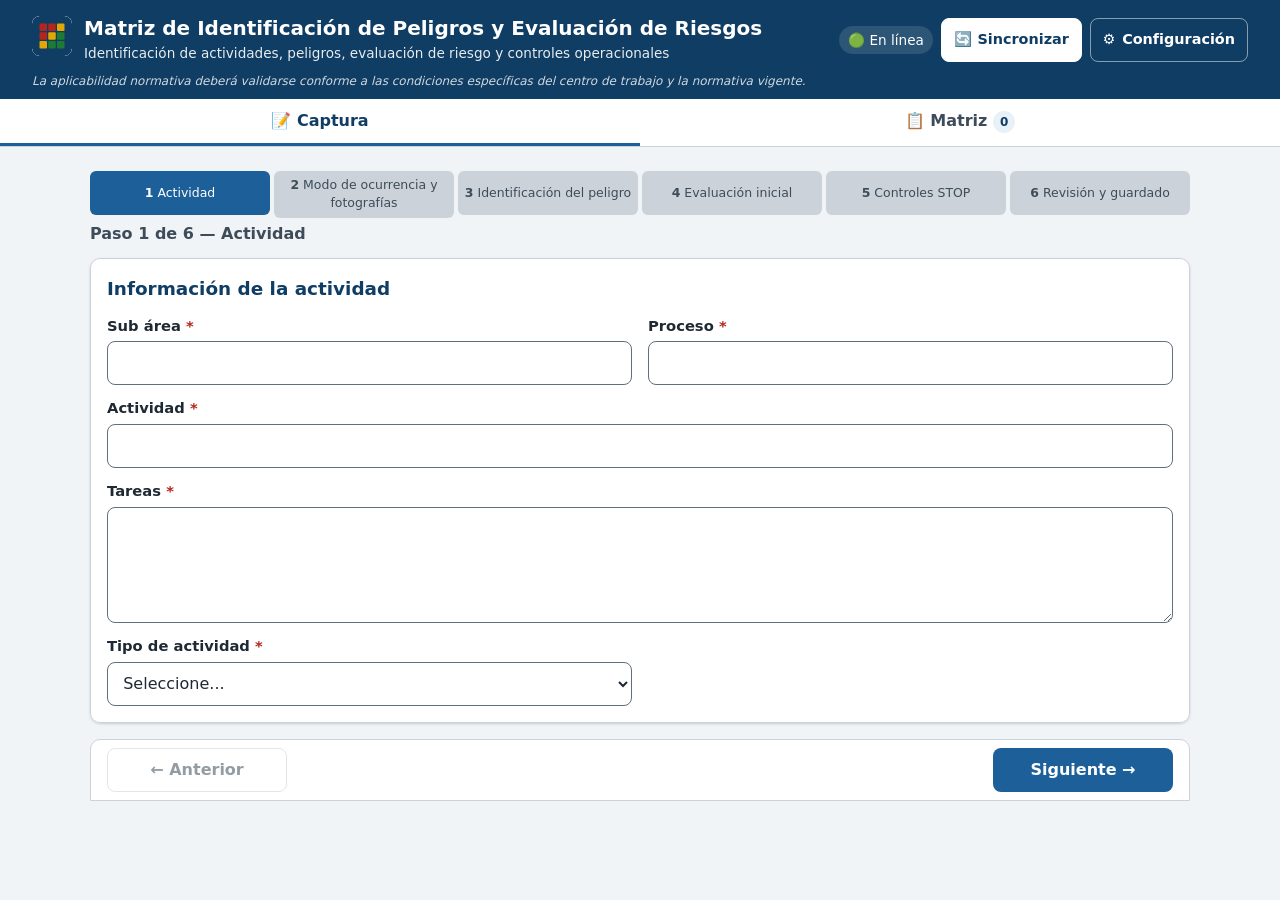
==== index.html @ b39a1e68 "Matriz IPER: PWA, backend Apps Script y pruebas Co-Authored-By: Claude Opus 5.5 <noreply@anthropic.c" ====
<!doctype html>
<html lang="es-MX">
<head>
    <meta charset="utf-8">
    <meta name="viewport" content="width=device-width, initial-scale=1, viewport-fit=cover">
    <meta name="description" content="Matriz de Identificación de Peligros y Evaluación de Riesgos (IPER) con metodología STOP.">
    <meta name="theme-color" content="#0f3d63">
    <meta name="apple-mobile-web-app-capable" content="yes">
    <meta name="mobile-web-app-capable" content="yes">
    <meta name="apple-mobile-web-app-status-bar-style" content="default">
    <meta name="apple-mobile-web-app-title" content="IPER">
    <title>Matriz IPER</title>
    <link rel="manifest" href="manifest.json">
    <link rel="icon" href="assets/icon.svg" type="image/svg+xml">
    <link rel="apple-touch-icon" href="assets/icon-192.png">
    <link rel="stylesheet" href="styles.css">
</head>
<body>
<a class="skip-link" href="#contenido">Saltar al contenido</a>

<header class="app-header">
    <div class="app-header__marca">
        <img src="assets/icon.svg" alt="" width="40" height="40" class="app-header__logo">
        <div>
            <h1 class="app-header__titulo">Matriz de Identificación de Peligros y Evaluación de Riesgos</h1>
            <p class="app-header__subtitulo">Identificación de actividades, peligros, evaluación de riesgo y controles operacionales</p>
        </div>
    </div>
    <div class="app-header__acciones">
        <span id="estado-conexion" class="estado-conexion" role="status" aria-live="polite"></span>
        <button type="button" id="btn-sincronizar" class="btn btn--secundario btn--compacto">
            🔄 Sincronizar <span id="badge-pendientes" class="badge" hidden>0</span>
        </button>
        <button type="button" id="btn-config" class="btn btn--fantasma btn--compacto" aria-label="Configuración">⚙ <span class="solo-amplio">Configuración</span></button>
    </div>
    <p class="aviso-normativo">La aplicabilidad normativa deberá validarse conforme a las condiciones específicas del centro de trabajo y la normativa vigente.</p>
</header>

<nav class="pestanas" role="tablist" aria-label="Secciones">
    <button type="button" role="tab" id="tab-captura" aria-controls="vista-captura" aria-selected="true" class="pestana">📝 Captura</button>
    <button type="button" role="tab" id="tab-matriz" aria-controls="vista-matriz" aria-selected="false" class="pestana" tabindex="-1">📋 Matriz <span id="tab-matriz-total" class="badge badge--claro">0</span></button>
</nav>

<main id="contenido" tabindex="-1">

<!-- ===================== VISTA CAPTURA ===================== -->
<section id="vista-captura" role="tabpanel" aria-labelledby="tab-captura" class="vista">

    <div id="banner-borrador" class="banner banner--info" hidden>
        <p><strong>Se encontró información sin guardar.</strong> <span id="banner-borrador-detalle"></span></p>
        <div class="banner__acciones">
            <button type="button" id="btn-continuar-borrador" class="btn btn--primario btn--compacto">Continuar borrador</button>
            <button type="button" id="btn-descartar-borrador" class="btn btn--fantasma btn--compacto">Descartar</button>
        </div>
    </div>

    <div id="banner-edicion" class="banner banner--edicion" hidden>
        <p>✏️ Editando registro existente: <strong id="banner-edicion-nombre"></strong></p>
        <button type="button" id="btn-cancelar-edicion" class="btn btn--fantasma btn--compacto">Cancelar edición</button>
    </div>

    <ol class="stepper" id="stepper" aria-label="Pasos de captura"></ol>
    <p class="stepper__indicador" id="paso-indicador" aria-live="polite"></p>

    <form id="form-iper" novalidate autocomplete="off">

        <!-- PASO 1 -->
        <fieldset class="paso tarjeta" data-paso="1">
            <legend class="tarjeta__titulo">Información de la actividad</legend>
            <div class="rejilla-campos">
                <div class="campo">
                    <label for="f-subarea">Sub área <span class="req" aria-hidden="true">*</span></label>
                    <input id="f-subarea" name="subArea" type="text" required maxlength="200" data-campo="subArea">
                </div>
                <div class="campo">
                    <label for="f-proceso">Proceso <span class="req" aria-hidden="true">*</span></label>
                    <input id="f-proceso" name="proceso" type="text" required maxlength="200" data-campo="proceso">
                </div>
                <div class="campo campo--ancho">
                    <label for="f-actividad">Actividad <span class="req" aria-hidden="true">*</span></label>
                    <input id="f-actividad" name="actividad" type="text" required maxlength="300" data-campo="actividad">
                </div>
                <div class="campo campo--ancho">
                    <label for="f-tareas">Tareas <span class="req" aria-hidden="true">*</span></label>
                    <textarea id="f-tareas" name="tareas" rows="4" required maxlength="4000" data-campo="tareas"></textarea>
                </div>
                <div class="campo">
                    <label for="f-tipo-actividad">Tipo de actividad <span class="req" aria-hidden="true">*</span></label>
                    <select id="f-tipo-actividad" name="tipoActividad" required data-campo="tipoActividad">
                        <option value="">Seleccione...</option>
                        <option value="Rutinaria">Rutinaria</option>
                        <option value="No rutinaria">No rutinaria</option>
                    </select>
                </div>
            </div>
        </fieldset>

        <!-- PASO 2 -->
        <fieldset class="paso tarjeta" data-paso="2" hidden>
            <legend class="tarjeta__titulo">Modo de ocurrencia y fotografías</legend>
            <div class="campo">
                <label for="f-modo">Modo de ocurrencia / paso a paso <span class="req" aria-hidden="true">*</span>
                    <span id="badge-modo-ia" class="badge badge--ia" hidden>✨ Descripción asistida por IA</span>
                </label>
                <textarea id="f-modo" name="modoOcurrencia" rows="8" required maxlength="8000"
                          placeholder="Describa paso a paso cómo se realiza la tarea y en qué momento puede presentarse el peligro."></textarea>
            </div>
            <div class="acciones-linea">
                <button type="button" id="btn-mejorar-modo" class="btn btn--ia">✨ Mejorar descripción con IA</button>
            </div>

            <h3 class="subtitulo-seccion">Evidencia Fotográfica del Área</h3>
            <p class="ayuda">Formatos: JPG, JPEG, PNG, WEBP. Tamaño máximo por archivo: <span id="limite-foto">10 MB</span>. Las imágenes se comprimen antes de guardarse.</p>
            <div class="acciones-linea">
                <label class="btn btn--secundario btn-archivo">
                    📷 Agregar fotografía
                    <input type="file" id="f-foto-camara" accept="image/jpeg,image/png,image/webp,image/*" capture="environment" class="visualmente-oculto">
                </label>
                <label class="btn btn--fantasma btn-archivo">
                    🖼 Seleccionar imágenes existentes
                    <input type="file" id="f-foto-galeria" accept=".jpg,.jpeg,.png,.webp,image/jpeg,image/png,image/webp" multiple class="visualmente-oculto">
                </label>
            </div>
            <ul id="lista-fotos" class="lista-fotos" aria-live="polite"></ul>

            <div id="panel-hallazgos-confirmados" hidden>
                <h3 class="subtitulo-seccion">Hallazgos visuales confirmados</h3>
                <ul id="lista-hallazgos-confirmados" class="lista-simple"></ul>
            </div>
        </fieldset>

        <!-- PASO 3 -->
        <fieldset class="paso tarjeta" data-paso="3" hidden>
            <legend class="tarjeta__titulo">Identificación del peligro</legend>
            <p class="ayuda">Una actividad puede tener varios peligros. Cada peligro tiene su propia evaluación y controles STOP.</p>
            <div class="peligros-barra">
                <div id="lista-peligros" class="chips" role="list" aria-label="Peligros de la actividad"></div>
                <button type="button" id="btn-agregar-peligro" class="btn btn--secundario btn--compacto">＋ Agregar otro peligro</button>
            </div>

            <div class="rejilla-campos">
                <div class="campo">
                    <label for="f-tipo-peligro">Tipo de peligro <span class="req" aria-hidden="true">*</span></label>
                    <select id="f-tipo-peligro" required></select>
                </div>
                <div class="campo">
                    <label for="f-subtipo">Subtipo <span class="req" aria-hidden="true">*</span></label>
                    <select id="f-subtipo" required disabled><option value="">Seleccione tipo primero...</option></select>
                </div>
                <div class="campo campo--ancho">
                    <label for="f-dano">Daño potencial <span class="req" aria-hidden="true">*</span></label>
                    <select id="f-dano" required disabled><option value="">Seleccione subtipo primero...</option></select>
                </div>
            </div>

            <div class="normativa" id="panel-normativa" aria-live="polite">
                <h3 class="subtitulo-seccion">Información normativa</h3>
                <div class="rejilla-campos">
                    <div class="campo">
                        <label for="f-norma">Norma principal</label>
                        <input id="f-norma" type="text" readonly>
                    </div>
                    <div class="campo">
                        <label for="f-complementarias">Normas complementarias</label>
                        <input id="f-complementarias" type="text" readonly>
                    </div>
                    <div class="campo campo--ancho">
                        <label for="f-criterio">Criterio de aplicación</label>
                        <textarea id="f-criterio" rows="2" readonly></textarea>
                    </div>
                </div>
            </div>
            <div class="acciones-linea">
                <button type="button" id="btn-eliminar-peligro" class="btn btn--peligro btn--compacto">Eliminar este peligro</button>
            </div>
        </fieldset>

        <!-- PASO 4 -->
        <fieldset class="paso tarjeta" data-paso="4" hidden>
            <legend class="tarjeta__titulo">Evaluación de Riesgo Inicial</legend>
            <p class="peligro-activo" data-peligro-activo></p>
            <div class="rejilla-campos">
                <div class="campo">
                    <label for="f-severidad">Severidad <span class="req" aria-hidden="true">*</span></label>
                    <select id="f-severidad" required aria-describedby="def-severidad"></select>
                    <p id="def-severidad" class="definicion"></p>
                </div>
                <div class="campo">
                    <label for="f-frecuencia">Frecuencia <span class="req" aria-hidden="true">*</span></label>
                    <select id="f-frecuencia" required aria-describedby="def-frecuencia"></select>
                    <p id="def-frecuencia" class="definicion"></p>
                </div>
            </div>

            <h3 class="subtitulo-seccion" id="titulo-matriz">Matriz de riesgo 5 × 5</h3>
            <p class="ayuda">Toque una celda para seleccionar la combinación Severidad + Frecuencia.</p>
            <div class="matriz-wrap">
                <table class="matriz-riesgo" id="matriz-riesgo" aria-labelledby="titulo-matriz"></table>
            </div>

            <section class="resultado" id="resultado-evaluacion" aria-live="polite" aria-labelledby="titulo-resultado">
                <h3 id="titulo-resultado" class="resultado__titulo">Resultado de Evaluación Inicial</h3>
                <dl class="resultado__datos">
                    <div><dt>Severidad</dt><dd data-res="severidad">—</dd></div>
                    <div><dt>Valor S</dt><dd data-res="valorS">—</dd></div>
                    <div><dt>Frecuencia</dt><dd data-res="frecuencia">—</dd></div>
                    <div><dt>Valor F</dt><dd data-res="valorF">—</dd></div>
                    <div><dt>NRI</dt><dd data-res="nri">—</dd></div>
                    <div><dt>Nivel de Riesgo Inicial</dt><dd data-res="nivel">—</dd></div>
                </dl>
            </section>
        </fieldset>

        <!-- PASO 5 -->
        <fieldset class="paso tarjeta" data-paso="5" hidden>
            <legend class="tarjeta__titulo">Controles Operacionales — STOP</legend>
            <p class="peligro-activo" data-peligro-activo></p>
            <details class="stop-info">
                <summary>¿Qué es STOP? Jerarquía S → T → O → P</summary>
                <ol class="stop-jerarquia" id="stop-jerarquia"></ol>
            </details>

            <h3 class="subtitulo-seccion">Controles existentes <small>(confirmados por el usuario)</small></h3>
            <ul id="lista-controles-existentes" class="lista-controles"></ul>
            <div class="form-control-nuevo" id="form-existente">
                <div class="campo">
                    <label for="f-existente-cat">Categoría</label>
                    <select id="f-existente-cat"></select>
                </div>
                <div class="campo campo--crece">
                    <label for="f-existente-texto">Control existente</label>
                    <input id="f-existente-texto" type="text" maxlength="500">
                </div>
                <button type="button" id="btn-agregar-existente" class="btn btn--secundario">Agregar existente</button>
            </div>

            <h3 class="subtitulo-seccion">Controles adicionales <small>(recomendados o agregados)</small></h3>
            <div class="acciones-linea">
                <button type="button" id="btn-sugerir-controles" class="btn btn--ia">✨ Sugerir controles con IA</button>
            </div>
            <div id="panel-sugerencias" class="panel-sugerencias" hidden></div>

            <div id="grupos-stop" class="grupos-stop"></div>

            <div class="form-control-nuevo" id="form-adicional">
                <div class="campo">
                    <label for="f-adicional-cat">Categoría</label>
                    <select id="f-adicional-cat"></select>
                </div>
                <div class="campo campo--crece">
                    <label for="f-adicional-texto">Nuevo control adicional</label>
                    <input id="f-adicional-texto" type="text" maxlength="500">
                </div>
                <div class="campo campo--crece">
                    <label for="f-adicional-just">Justificación (opcional)</label>
                    <input id="f-adicional-just" type="text" maxlength="500">
                </div>
                <button type="button" id="btn-agregar-adicional" class="btn btn--secundario">Agregar control</button>
            </div>
        </fieldset>

        <!-- PASO 6 -->
        <fieldset class="paso tarjeta" data-paso="6" hidden>
            <legend class="tarjeta__titulo">Revisión y guardado</legend>
            <div id="revision" class="revision"></div>

            <div class="campo">
                <label for="f-observaciones">Observaciones</label>
                <textarea id="f-observaciones" rows="3" maxlength="4000" data-campo="observaciones"></textarea>
            </div>

            <div class="acciones-linea">
                <button type="button" id="btn-analisis-completo" class="btn btn--ia">✨ Analizar actividad completa</button>
            </div>
            <div id="panel-analisis-completo" class="panel-analisis" hidden></div>

            <div id="errores-validacion" class="errores" role="alert" hidden></div>

            <div class="acciones-guardado">
                <button type="button" id="btn-guardar" class="btn btn--primario btn--grande">Agregar a matriz</button>
                <button type="button" id="btn-limpiar" class="btn btn--fantasma">Limpiar formulario</button>
            </div>
        </fieldset>
    </form>

    <div class="navegacion-pasos">
        <button type="button" id="btn-anterior" class="btn btn--fantasma">← Anterior</button>
        <button type="button" id="btn-siguiente" class="btn btn--primario">Siguiente →</button>
    </div>
</section>

<!-- ===================== VISTA MATRIZ ===================== -->
<section id="vista-matriz" role="tabpanel" aria-labelledby="tab-matriz" class="vista" hidden>
    <div class="contadores" id="contadores" aria-live="polite"></div>

    <div class="tarjeta filtros">
        <div class="campo campo--ancho">
            <label for="f-buscar">Buscar en matriz</label>
            <input id="f-buscar" type="search" placeholder="Sub área, proceso, actividad, peligro, norma, NRI, nivel…">
        </div>
        <details class="filtros__mas" id="filtros-mas">
            <summary>Filtros</summary>
            <div class="rejilla-campos">
                <div class="campo"><label for="flt-tipo">Tipo de peligro</label><select id="flt-tipo"></select></div>
                <div class="campo"><label for="flt-nivel">Nivel de riesgo</label>
                    <select id="flt-nivel"><option value="">Todos</option><option>ALTO</option><option>MEDIO</option><option>BAJO</option></select></div>
                <div class="campo"><label for="flt-subarea">Sub área</label><select id="flt-subarea"></select></div>
                <div class="campo"><label for="flt-proceso">Proceso</label><select id="flt-proceso"></select></div>
                <div class="campo"><label for="flt-desde">Fecha desde</label><input id="flt-desde" type="date"></div>
                <div class="campo"><label for="flt-hasta">Fecha hasta</label><input id="flt-hasta" type="date"></div>
            </div>
            <button type="button" id="btn-limpiar-filtros" class="btn btn--fantasma btn--compacto">Limpiar filtros</button>
        </details>
        <div class="acciones-linea">
            <button type="button" id="btn-exportar-csv" class="btn btn--secundario">Exportar CSV</button>
            <button type="button" id="btn-imprimir" class="btn btn--secundario">Imprimir matriz</button>
            <button type="button" id="btn-nuevo" class="btn btn--primario">＋ Nuevo registro</button>
        </div>
        <p id="resultado-filtro" class="ayuda" aria-live="polite"></p>
    </div>

    <div id="matriz-vacia" class="vacio" hidden>
        <p>No hay registros en la matriz.</p>
    </div>
    <div class="tabla-wrap" id="tabla-wrap">
        <table class="tabla-matriz" id="tabla-matriz">
            <caption class="visualmente-oculto">Matriz IPER</caption>
            <thead>
            <tr>
                <th scope="col">#</th><th scope="col">Sub área</th><th scope="col">Proceso</th><th scope="col">Actividad</th>
                <th scope="col">Tareas</th><th scope="col">Tipo actividad</th><th scope="col">Modo ocurrencia</th>
                <th scope="col">Tipo peligro</th><th scope="col">Subtipo</th><th scope="col">Daño</th>
                <th scope="col">Norma principal</th><th scope="col">Criterio</th><th scope="col">Normas complementarias</th>
                <th scope="col">Severidad</th><th scope="col">Frecuencia</th><th scope="col">NRI</th><th scope="col">Nivel de riesgo</th>
                <th scope="col">Controles STOP</th><th scope="col">Fotografías</th><th scope="col">Estado sincronización</th><th scope="col">Acciones</th>
            </tr>
            </thead>
            <tbody id="tabla-matriz-body"></tbody>
        </table>
    </div>
    <ul id="tarjetas-matriz" class="tarjetas-matriz"></ul>
    <div class="acciones-linea centrado">
        <button type="button" id="btn-cargar-mas" class="btn btn--fantasma" hidden>Cargar más</button>
    </div>
</section>
</main>

<!-- Área de impresión: se construye al pulsar "Imprimir matriz" -->
<section id="area-impresion" class="area-impresion" aria-hidden="true"></section>

<!-- Modal genérico (bottom sheet en móvil) -->
<dialog id="modal" class="modal" aria-labelledby="modal-titulo">
    <div class="modal__contenido">
        <header class="modal__cabecera">
            <h2 id="modal-titulo" class="modal__titulo"></h2>
            <button type="button" class="btn btn--icono" id="modal-cerrar" aria-label="Cerrar">✕</button>
        </header>
        <div class="modal__cuerpo" id="modal-cuerpo"></div>
        <footer class="modal__pie" id="modal-pie"></footer>
    </div>
</dialog>

<div id="avisos" class="avisos" aria-live="polite" aria-atomic="false"></div>
<div id="cargando" class="cargando" hidden role="status" aria-live="assertive"><div class="cargando__caja"><span class="spinner" aria-hidden="true"></span><span id="cargando-texto">Procesando…</span></div></div>

<script type="module" src="app.js"></script>
</body>
</html>
---- styles.css ----
/* =========================================================
   Matriz IPER — estilos mobile-first
   ========================================================= */
:root {
    --azul-oscuro: #0f3d63;
    --azul: #1d5f99;
    --azul-claro: #e8f0f8;
    --gris-900: #1f2933;
    --gris-700: #3e4c59;
    --gris-500: #616e7c;
    --gris-300: #cbd2d9;
    --gris-100: #f1f4f7;
    --blanco: #ffffff;
    --bajo: #1e7b34;
    --bajo-fondo: #e3f4e7;
    --medio: #8a5a00;
    --medio-fondo: #fff1c2;
    --medio-borde: #e0a800;
    --alto: #b3261e;
    --alto-fondo: #fde4e2;
    --ia: #5b3fa8;
    --ia-fondo: #f1ecfb;
    --foco: #ffbf47;
    --radio: 10px;
    --sombra: 0 1px 3px rgba(15, 61, 99, .12), 0 1px 2px rgba(15, 61, 99, .08);
    --fuente: system-ui, -apple-system, "Segoe UI", Roboto, "Helvetica Neue", Arial, sans-serif;
    --safe-top: env(safe-area-inset-top, 0px);
    --safe-bottom: env(safe-area-inset-bottom, 0px);
    --safe-left: env(safe-area-inset-left, 0px);
    --safe-right: env(safe-area-inset-right, 0px);
    color-scheme: light;
}

*, *::before, *::after { box-sizing: border-box; }
html { -webkit-text-size-adjust: 100%; text-size-adjust: 100%; }
body {
    margin: 0;
    font-family: var(--fuente);
    font-size: 1rem;
    line-height: 1.5;
    color: var(--gris-900);
    background: var(--gris-100);
    padding-left: var(--safe-left);
    padding-right: var(--safe-right);
    overflow-x: hidden;
}

input, select, textarea, button { font: inherit; min-height: 44px; }
:focus-visible { outline: 3px solid var(--foco); outline-offset: 2px; }
[hidden] { display: none !important; }

.visualmente-oculto {
    position: absolute !important; width: 1px; height: 1px; padding: 0; margin: -1px;
    overflow: hidden; clip: rect(0 0 0 0); white-space: nowrap; border: 0;
}
.skip-link { position: absolute; left: -999px; top: 0; background: var(--blanco); padding: .5rem 1rem; z-index: 100; }
.skip-link:focus { left: 1rem; top: calc(.5rem + var(--safe-top)); }

/* ---------- Encabezado ---------- */
.app-header {
    background: var(--azul-oscuro);
    color: var(--blanco);
    padding: calc(.75rem + var(--safe-top)) 1rem .5rem;
    display: grid;
    gap: .5rem;
}
.app-header__marca { display: flex; gap: .75rem; align-items: flex-start; }
.app-header__logo { flex: none; border-radius: 8px; background: var(--blanco); }
.app-header__titulo { font-size: 1.05rem; line-height: 1.25; margin: 0; font-weight: 700; }
.app-header__subtitulo { margin: .15rem 0 0; font-size: .85rem; opacity: .9; }
.app-header__acciones { display: flex; flex-wrap: wrap; gap: .5rem; align-items: center; }
.aviso-normativo { margin: 0; font-size: .75rem; opacity: .8; font-style: italic; }
.estado-conexion { font-size: .85rem; padding: .25rem .6rem; border-radius: 999px; background: rgba(255,255,255,.12); margin-right: auto; }
.estado-conexion.offline { background: var(--medio-fondo); color: var(--medio); font-weight: 600; }
.app-header .btn--secundario { background: var(--blanco); color: var(--azul-oscuro); border-color: var(--blanco); }
.app-header .btn--fantasma { color: var(--blanco); border-color: rgba(255,255,255,.5); }
.solo-amplio { display: none; }

/* ---------- Pestañas ---------- */
.pestanas { display: flex; background: var(--blanco); border-bottom: 1px solid var(--gris-300); position: sticky; top: 0; z-index: 20; }
.pestana {
    flex: 1; border: 0; background: none; padding: .6rem; cursor: pointer;
    color: var(--gris-700); font-weight: 600; border-bottom: 3px solid transparent;
}
.pestana[aria-selected="true"] { color: var(--azul-oscuro); border-bottom-color: var(--azul); }

main { padding: 1rem; max-width: 1400px; margin: 0 auto; padding-bottom: calc(6rem + var(--safe-bottom)); }
main:focus { outline: none; }

/* ---------- Botones ---------- */
.btn {
    display: inline-flex; align-items: center; justify-content: center; gap: .4rem;
    padding: .55rem 1rem; border-radius: 8px; border: 1px solid transparent;
    font-weight: 600; cursor: pointer; text-decoration: none; text-align: center;
    line-height: 1.2; touch-action: manipulation;
}
.btn:disabled { opacity: .55; cursor: not-allowed; }
.btn--primario { background: var(--azul); color: var(--blanco); }
.btn--primario:hover:not(:disabled) { background: var(--azul-oscuro); }
.btn--secundario { background: var(--blanco); color: var(--azul); border-color: var(--azul); }
.btn--fantasma { background: transparent; color: var(--gris-700); border-color: var(--gris-300); }
.btn--peligro { background: var(--blanco); color: var(--alto); border-color: var(--alto); }
.btn--ia { background: var(--ia-fondo); color: var(--ia); border-color: var(--ia); }
.btn--compacto { padding: .4rem .75rem; font-size: .9rem; }
.btn--grande { padding: .8rem 1.4rem; font-size: 1.05rem; }
.btn--icono { background: transparent; border: 0; font-size: 1.2rem; min-width: 44px; color: var(--gris-700); cursor: pointer; }
.btn-archivo { position: relative; }
.btn.ocupado { position: relative; color: transparent !important; }
.btn.ocupado::after {
    content: ""; position: absolute; width: 1.1rem; height: 1.1rem; border-radius: 50%;
    border: 2px solid var(--gris-300); border-top-color: var(--azul); animation: giro 0.8s linear infinite;
}

.badge { display: inline-block; min-width: 1.4rem; padding: 0 .4rem; border-radius: 999px; background: var(--alto); color: var(--blanco); font-size: .75rem; text-align: center; line-height: 1.4rem; }
.badge--claro { background: var(--azul-claro); color: var(--azul-oscuro); }
.badge--ia { background: var(--ia-fondo); color: var(--ia); margin-left: .4rem; font-weight: 600; }

/* ---------- Banners ---------- */
.banner { border-radius: var(--radio); padding: .75rem 1rem; margin-bottom: 1rem; display: flex; flex-wrap: wrap; gap: .5rem; align-items: center; justify-content: space-between; }
.banner p { margin: 0; }
.banner--info { background: var(--azul-claro); border: 1px solid var(--azul); }
.banner--edicion { background: var(--medio-fondo); border: 1px solid var(--medio-borde); }
.banner__acciones { display: flex; gap: .5rem; flex-wrap: wrap; }

/* ---------- Stepper ---------- */
.stepper { list-style: none; display: flex; gap: .25rem; padding: 0; margin: 0 0 .25rem; }
.stepper li { flex: 1; }
.stepper button {
    width: 100%; border: 0; background: var(--gris-300); color: var(--gris-700);
    border-radius: 6px; padding: .3rem .15rem; font-size: .8rem; font-weight: 700; cursor: pointer; min-height: 44px;
}
.stepper .stepper__nombre { display: none; }
.stepper button[aria-current="step"] { background: var(--azul); color: var(--blanco); }
.stepper button.completo { background: var(--azul-claro); color: var(--azul-oscuro); }
.stepper button.con-error { box-shadow: inset 0 -3px 0 var(--alto); }
.stepper__indicador { margin: .25rem 0 .75rem; font-weight: 600; color: var(--gris-700); }

/* ---------- Tarjetas y campos ---------- */
.tarjeta {
    background: var(--blanco); border: 1px solid var(--gris-300); border-radius: var(--radio);
    padding: 1rem; margin: 0 0 1rem; box-shadow: var(--sombra); min-width: 0;
}
.tarjeta__titulo { font-size: 1.15rem; font-weight: 700; color: var(--azul-oscuro); padding: 0; float: left; width: 100%; margin-bottom: .75rem; }
.tarjeta__titulo + * { clear: both; }
fieldset.tarjeta { border: 1px solid var(--gris-300); }
.subtitulo-seccion { font-size: 1rem; color: var(--azul-oscuro); margin: 1.25rem 0 .5rem; clear: both; }
.subtitulo-seccion small { font-weight: 400; color: var(--gris-500); }
.ayuda { font-size: .85rem; color: var(--gris-500); margin: .25rem 0 .5rem; }
.definicion { font-size: .85rem; color: var(--gris-700); background: var(--gris-100); border-left: 3px solid var(--azul); padding: .4rem .6rem; margin: .35rem 0 0; min-height: 1.5rem; }
.definicion:empty { display: none; }

.rejilla-campos { display: grid; grid-template-columns: 1fr; gap: .75rem 1rem; }
.campo { display: flex; flex-direction: column; gap: .3rem; min-width: 0; }
.campo label { font-weight: 600; font-size: .92rem; }
.req { color: var(--alto); }
.campo input, .campo select, .campo textarea {
    width: 100%; padding: .55rem .7rem; border: 1px solid var(--gris-500); border-radius: 8px;
    background: var(--blanco); color: var(--gris-900);
}
.campo textarea { resize: vertical; min-height: 6rem; }
#f-modo { min-height: 12rem; }
.campo input[readonly], .campo textarea[readonly] { background: var(--gris-100); border-color: var(--gris-300); }
.campo select:disabled { background: var(--gris-100); color: var(--gris-500); }
.campo [aria-invalid="true"] { border-color: var(--alto); box-shadow: 0 0 0 1px var(--alto); }
.acciones-linea { display: flex; flex-wrap: wrap; gap: .5rem; margin: .75rem 0; }
.acciones-linea.centrado { justify-content: center; }

/* ---------- Fotos ---------- */
.lista-fotos { list-style: none; padding: 0; margin: .5rem 0; display: grid; gap: .75rem; }
.foto {
    display: grid; grid-template-columns: 88px 1fr; gap: .75rem; padding: .6rem;
    border: 1px solid var(--gris-300); border-radius: var(--radio); background: var(--blanco);
}
.foto__miniatura { width: 88px; height: 88px; object-fit: cover; border-radius: 6px; background: var(--gris-100); display: flex; align-items: center; justify-content: center; font-size: 2rem; }
.foto__info { min-width: 0; }
.foto__nombre { font-weight: 600; overflow-wrap: anywhere; margin: 0; }
.foto__meta { font-size: .8rem; color: var(--gris-500); margin: 0 0 .4rem; }
.foto__acciones { display: flex; flex-wrap: wrap; gap: .4rem; }
.foto__analisis { grid-column: 1 / -1; }

.hallazgo { border: 1px solid var(--gris-300); border-left: 4px solid var(--ia); border-radius: 8px; padding: .6rem; margin: .5rem 0; background: var(--blanco); }
.hallazgo--confirmado { border-left-color: var(--bajo); background: var(--bajo-fondo); }
.hallazgo--descartado { opacity: .6; border-left-color: var(--gris-500); }
.hallazgo dl { display: grid; grid-template-columns: max-content 1fr; gap: .1rem .6rem; margin: .3rem 0; font-size: .88rem; }
.hallazgo dt { font-weight: 600; color: var(--gris-700); }
.hallazgo dd { margin: 0; overflow-wrap: anywhere; }
.confianza { font-size: .75rem; font-weight: 700; padding: 0 .4rem; border-radius: 4px; }
.confianza--Alta { background: var(--bajo-fondo); color: var(--bajo); }
.confianza--Media { background: var(--medio-fondo); color: var(--medio); }
.confianza--Baja { background: var(--gris-100); color: var(--gris-700); }
.lista-simple { padding-left: 1.2rem; margin: .25rem 0; }
.lista-simple li { margin: .2rem 0; }

/* ---------- Peligros ---------- */
.peligros-barra { display: flex; flex-wrap: wrap; gap: .5rem; align-items: center; margin-bottom: 1rem; }
.chips { display: flex; flex-wrap: wrap; gap: .4rem; }
.chip {
    border: 1px solid var(--gris-300); background: var(--gris-100); color: var(--gris-900);
    border-radius: 999px; padding: .3rem .8rem; cursor: pointer; font-size: .88rem; max-width: 100%;
    overflow: hidden; text-overflow: ellipsis; white-space: nowrap;
}
.chip[aria-current="true"] { background: var(--azul); color: var(--blanco); border-color: var(--azul); }
.peligro-activo { background: var(--azul-claro); border-radius: 8px; padding: .5rem .75rem; margin: 0 0 1rem; font-weight: 600; color: var(--azul-oscuro); clear: both; }
.normativa { margin-top: .5rem; }

/* ---------- Matriz de riesgo 5x5 ---------- */
.matriz-wrap { overflow-x: auto; -webkit-overflow-scrolling: touch; }
.matriz-riesgo { border-collapse: separate; border-spacing: 3px; width: 100%; min-width: 300px; table-layout: fixed; }
.matriz-riesgo th { font-size: .8rem; color: var(--gris-700); padding: .2rem; }
.matriz-riesgo th[scope="row"] { width: 2rem; }
.matriz-riesgo td { padding: 0; }
.celda-riesgo {
    width: 100%; min-height: 52px; border-radius: 6px; border: 2px solid transparent; cursor: pointer;
    display: flex; flex-direction: column; align-items: center; justify-content: center; line-height: 1.1;
    font-size: .72rem; padding: .2rem 0;
}
.celda-riesgo strong { font-size: .9rem; }
.nivel-BAJO { background: var(--bajo-fondo); color: var(--bajo); }
.nivel-MEDIO { background: var(--medio-fondo); color: var(--medio); }
.nivel-ALTO { background: var(--alto-fondo); color: var(--alto); }
.celda-riesgo.seleccionada { border-color: var(--gris-900); box-shadow: 0 0 0 3px var(--foco); transform: scale(1.04); }

.etiqueta-nivel { display: inline-block; font-weight: 800; padding: .1rem .55rem; border-radius: 6px; border: 1px solid currentColor; font-size: .85rem; letter-spacing: .02em; }
.etiqueta-nivel.nivel-BAJO::before { content: "● "; }
.etiqueta-nivel.nivel-MEDIO::before { content: "▲ "; }
.etiqueta-nivel.nivel-ALTO::before { content: "■ "; }

.resultado { margin-top: 1rem; border: 2px solid var(--azul-oscuro); border-radius: var(--radio); padding: .75rem 1rem; }
.resultado__titulo { margin: 0 0 .5rem; font-size: 1rem; color: var(--azul-oscuro); }
.resultado__datos { display: grid; grid-template-columns: 1fr 1fr; gap: .5rem; margin: 0; }
.resultado__datos div { background: var(--gris-100); padding: .4rem .6rem; border-radius: 6px; }
.resultado__datos dt { font-size: .75rem; color: var(--gris-500); }
.resultado__datos dd { margin: 0; font-weight: 700; }

/* ---------- STOP ---------- */
.stop-info { background: var(--gris-100); border-radius: 8px; padding: .5rem .75rem; margin-bottom: .5rem; }
.stop-info summary { cursor: pointer; font-weight: 600; min-height: 44px; display: flex; align-items: center; }
.stop-jerarquia { padding-left: 1.2rem; }
.stop-jerarquia li { margin-bottom: .4rem; }
.stop-letra { display: inline-flex; width: 1.8rem; height: 1.8rem; border-radius: 6px; align-items: center; justify-content: center; font-weight: 800; color: var(--blanco); background: var(--azul-oscuro); flex: none; }
.grupo-stop { margin: .75rem 0; }
.grupo-stop__cabecera { display: flex; gap: .5rem; align-items: center; font-weight: 700; color: var(--azul-oscuro); }
.grupo-stop__vacio { font-size: .85rem; color: var(--gris-500); margin: .25rem 0 0 2.3rem; }
.lista-controles { list-style: none; padding: 0; margin: .4rem 0; display: grid; gap: .5rem; }
.control { border: 1px solid var(--gris-300); border-radius: 8px; padding: .6rem; background: var(--blanco); }
.control__cabecera { display: flex; gap: .5rem; align-items: flex-start; }
.control__cabecera input[type="checkbox"] { width: 24px; height: 24px; min-height: 24px; margin: .6rem .2rem 0; flex: none; }
.control__texto { flex: 1; min-width: 0; }
.control__texto p { margin: 0; overflow-wrap: anywhere; }
.control__just { font-size: .85rem; color: var(--gris-500); }
.control__meta { display: flex; flex-wrap: wrap; gap: .3rem; margin-top: .2rem; }
.etiqueta { font-size: .72rem; font-weight: 700; padding: .05rem .4rem; border-radius: 4px; background: var(--gris-100); color: var(--gris-700); }
.etiqueta--IA { background: var(--ia-fondo); color: var(--ia); }
.etiqueta--existente { background: var(--bajo-fondo); color: var(--bajo); }
.control__detalles { margin-top: .5rem; }
.control__detalles summary { cursor: pointer; font-size: .88rem; color: var(--azul); min-height: 44px; display: flex; align-items: center; }
.control--Implementado { border-left: 4px solid var(--bajo); }
.control--Seleccionado { border-left: 4px solid var(--azul); }
.control--No-aplicable { opacity: .65; }
.form-control-nuevo { display: grid; gap: .5rem; align-items: end; background: var(--gris-100); border-radius: 8px; padding: .75rem; margin: .5rem 0 1rem; }
.panel-sugerencias, .panel-analisis { border: 1px solid var(--ia); background: var(--ia-fondo); border-radius: var(--radio); padding: .75rem; margin: .5rem 0 1rem; }
.panel-sugerencias h4, .panel-analisis h4 { margin: .5rem 0 .25rem; color: var(--ia); }
.sugerencia { display: flex; gap: .5rem; align-items: flex-start; background: var(--blanco); border-radius: 8px; padding: .5rem; margin: .4rem 0; }
.sugerencia input { width: 24px; height: 24px; min-height: 24px; margin-top: .3rem; flex: none; }
.sugerencia label { flex: 1; cursor: pointer; overflow-wrap: anywhere; }

/* ---------- Revisión ---------- */
.revision dl { display: grid; grid-template-columns: 1fr; gap: .2rem; margin: 0 0 1rem; }
.revision dt { font-weight: 700; font-size: .85rem; color: var(--gris-500); margin-top: .4rem; }
.revision dd { margin: 0; white-space: pre-wrap; overflow-wrap: anywhere; }
.revision__peligro { border: 1px solid var(--gris-300); border-radius: 8px; padding: .75rem; margin-bottom: .75rem; }
.revision__peligro h4 { margin: 0 0 .4rem; }
.errores { background: var(--alto-fondo); border: 1px solid var(--alto); color: var(--alto); border-radius: 8px; padding: .75rem 1rem; margin: 1rem 0; }
.errores ul { margin: .25rem 0 0; padding-left: 1.2rem; }
.errores button { color: var(--alto); text-decoration: underline; background: none; border: 0; cursor: pointer; padding: 0; min-height: 32px; text-align: left; }
.acciones-guardado { display: grid; gap: .5rem; margin-top: 1rem; }

/* ---------- Navegación de pasos (fija en móvil) ---------- */
.navegacion-pasos {
    position: fixed; left: 0; right: 0; bottom: 0; z-index: 30;
    display: flex; gap: .5rem; justify-content: space-between;
    background: var(--blanco); border-top: 1px solid var(--gris-300);
    padding: .5rem calc(1rem + var(--safe-right)) calc(.5rem + var(--safe-bottom)) calc(1rem + var(--safe-left));
}
.navegacion-pasos .btn { flex: 1; }

/* ---------- Vista matriz ---------- */
.contadores { display: grid; grid-template-columns: repeat(2, 1fr); gap: .5rem; margin-bottom: 1rem; }
.contador { background: var(--blanco); border: 1px solid var(--gris-300); border-radius: var(--radio); padding: .6rem .75rem; }
.contador__valor { font-size: 1.5rem; font-weight: 800; display: block; color: var(--azul-oscuro); }
.contador__etiqueta { font-size: .8rem; color: var(--gris-700); }
.contador.nivel-BAJO .contador__valor { color: var(--bajo); }
.contador.nivel-MEDIO .contador__valor { color: var(--medio); }
.contador.nivel-ALTO .contador__valor { color: var(--alto); }
.filtros__mas { margin: .75rem 0; }
.filtros__mas summary { cursor: pointer; font-weight: 600; min-height: 44px; display: flex; align-items: center; }
.filtros__mas .rejilla-campos { margin: .5rem 0; }
.vacio { text-align: center; color: var(--gris-500); padding: 2rem 1rem; background: var(--blanco); border-radius: var(--radio); border: 1px dashed var(--gris-300); }

.tabla-wrap { display: none; }
.tarjetas-matriz { list-style: none; padding: 0; margin: 0; display: grid; gap: .75rem; }
.tarjeta-registro { background: var(--blanco); border: 1px solid var(--gris-300); border-radius: var(--radio); padding: .9rem; box-shadow: var(--sombra); }
.tarjeta-registro dl { display: grid; grid-template-columns: max-content 1fr; gap: .25rem .75rem; margin: 0 0 .6rem; }
.tarjeta-registro dt { font-weight: 600; color: var(--gris-500); font-size: .85rem; }
.tarjeta-registro dd { margin: 0; overflow-wrap: anywhere; }
.tarjeta-registro__acciones { display: flex; flex-wrap: wrap; gap: .5rem; }
.tarjeta-registro__acciones .btn { flex: 1; }
.stop-resumen { font-family: ui-monospace, Menlo, Consolas, monospace; font-size: .85rem; }
.estado-sync { font-size: .8rem; font-weight: 700; padding: .1rem .45rem; border-radius: 4px; white-space: nowrap; }
.estado-sync--Sincronizado { background: var(--bajo-fondo); color: var(--bajo); }
.estado-sync--Pendiente { background: var(--medio-fondo); color: var(--medio); }
.estado-sync--Error { background: var(--alto-fondo); color: var(--alto); }

/* ---------- Modal (bottom sheet en móvil) ---------- */
.modal {
    border: 0; padding: 0; margin: auto 0 0; width: 100%; max-width: 100%;
    max-height: calc(92vh - var(--safe-top)); border-radius: 14px 14px 0 0; background: var(--blanco); color: var(--gris-900);
}
.modal::backdrop { background: rgba(15, 30, 45, .55); }
.modal__contenido { display: flex; flex-direction: column; max-height: calc(92vh - var(--safe-top)); }
.modal__cabecera { display: flex; align-items: center; justify-content: space-between; gap: .5rem; padding: .75rem 1rem; border-bottom: 1px solid var(--gris-300); }
.modal__titulo { margin: 0; font-size: 1.1rem; color: var(--azul-oscuro); }
.modal__cuerpo { padding: 1rem; overflow-y: auto; -webkit-overflow-scrolling: touch; }
.modal__pie { display: flex; flex-wrap: wrap; gap: .5rem; padding: .75rem 1rem calc(.75rem + var(--safe-bottom)); border-top: 1px solid var(--gris-300); }
.modal__pie .btn { flex: 1 1 auto; }
.modal__pie:empty { display: none; }
.comparacion { display: grid; gap: 1rem; }
.comparacion h3 { margin: 0 0 .3rem; font-size: .95rem; color: var(--gris-700); }
.comparacion__texto { white-space: pre-wrap; background: var(--gris-100); border-radius: 8px; padding: .75rem; margin: 0; overflow-wrap: anywhere; }
.comparacion__texto--ia { background: var(--ia-fondo); }
.comparacion textarea { width: 100%; min-height: 14rem; padding: .6rem; border-radius: 8px; border: 1px solid var(--gris-500); }
.detalle dl { display: grid; grid-template-columns: 1fr; gap: .15rem; }
.detalle dt { font-weight: 700; color: var(--gris-500); font-size: .85rem; margin-top: .4rem; }
.detalle dd { margin: 0; white-space: pre-wrap; overflow-wrap: anywhere; }
.detalle__fotos { display: flex; flex-wrap: wrap; gap: .5rem; }
.detalle__fotos img { width: 120px; height: 120px; object-fit: cover; border-radius: 6px; }

/* ---------- Avisos / carga ---------- */
.avisos { position: fixed; left: 1rem; right: 1rem; bottom: calc(5rem + var(--safe-bottom)); z-index: 60; display: grid; gap: .5rem; pointer-events: none; }
.aviso { pointer-events: auto; background: var(--gris-900); color: var(--blanco); padding: .7rem 1rem; border-radius: 8px; box-shadow: 0 4px 12px rgba(0,0,0,.25); }
.aviso--error { background: var(--alto); }
.aviso--exito { background: var(--bajo); }
.aviso--alerta { background: var(--medio-fondo); color: var(--medio); border: 1px solid var(--medio-borde); }
.cargando { position: fixed; inset: 0; background: rgba(255,255,255,.65); z-index: 70; display: flex; align-items: center; justify-content: center; }
.cargando__caja { background: var(--blanco); padding: 1rem 1.25rem; border-radius: 10px; box-shadow: var(--sombra); display: flex; gap: .75rem; align-items: center; max-width: 90vw; }
.spinner { width: 1.4rem; height: 1.4rem; border-radius: 50%; border: 3px solid var(--gris-300); border-top-color: var(--azul); animation: giro .8s linear infinite; }
@keyframes giro { to { transform: rotate(360deg); } }
@media (prefers-reduced-motion: reduce) { .spinner, .btn.ocupado::after { animation-duration: 2.5s; } .celda-riesgo.seleccionada { transform: none; } }

.area-impresion { display: none; }

/* =========================================================
   Tablet (≥ 640px)
   ========================================================= */
@media (min-width: 640px) {
    .rejilla-campos { grid-template-columns: 1fr 1fr; }
    .campo--ancho { grid-column: 1 / -1; }
    .contadores { grid-template-columns: repeat(3, 1fr); }
    .stepper .stepper__nombre { display: inline; font-weight: 500; }
    .stepper button { font-size: .78rem; }
    .form-control-nuevo { grid-template-columns: 180px 1fr auto; }
    #form-adicional { grid-template-columns: 180px 1fr 1fr auto; }
    .acciones-guardado { grid-template-columns: auto auto; justify-content: start; }
    .modal { margin: auto; width: min(760px, 94vw); border-radius: 14px; }
    .comparacion { grid-template-columns: 1fr 1fr; }
    .celda-riesgo { font-size: .8rem; min-height: 58px; }
    .solo-amplio { display: inline; }
    .app-header__titulo { font-size: 1.25rem; }
    .avisos { left: auto; width: 380px; }
    .tarjetas-matriz { grid-template-columns: 1fr 1fr; }
}

/* =========================================================
   Escritorio (≥ 1024px)
   ========================================================= */
@media (min-width: 1024px) {
    .app-header { grid-template-columns: 1fr auto; padding: 1rem 2rem .6rem; }
    .aviso-normativo { grid-column: 1 / -1; }
    .estado-conexion { margin-right: 0; }
    main { padding: 1.5rem 2rem 6rem; }
    .contadores { grid-template-columns: repeat(6, 1fr); }
    .tabla-wrap { display: block; overflow-x: auto; background: var(--blanco); border: 1px solid var(--gris-300); border-radius: var(--radio); max-height: 75vh; }
    .tarjetas-matriz { display: none; }
    .navegacion-pasos { position: sticky; bottom: 0; max-width: 1400px; margin: 0 auto; border: 1px solid var(--gris-300); border-radius: var(--radio) var(--radio) 0 0; }
    .navegacion-pasos .btn { flex: 0 0 auto; min-width: 180px; }
    #vista-captura { max-width: 1100px; margin: 0 auto; }
}

.tabla-matriz { border-collapse: collapse; width: 100%; font-size: .82rem; }
.tabla-matriz th, .tabla-matriz td { border-bottom: 1px solid var(--gris-300); padding: .45rem .5rem; text-align: left; vertical-align: top; }
.tabla-matriz th { background: var(--azul-oscuro); color: var(--blanco); position: sticky; top: 0; z-index: 1; white-space: nowrap; }
.tabla-matriz td.texto-largo { min-width: 220px; max-width: 320px; }
.tabla-matriz td .recorte { display: -webkit-box; -webkit-line-clamp: 4; -webkit-box-orient: vertical; overflow: hidden; }
.tabla-matriz tbody tr:nth-child(even) { background: var(--gris-100); }
.tabla-matriz .acciones-celda { display: flex; flex-direction: column; gap: .3rem; min-width: 96px; }
.tabla-matriz .acciones-celda .btn { min-height: 36px; padding: .25rem .5rem; font-size: .8rem; }

/* =========================================================
   Impresión
   ========================================================= */
@media print {
    @page { size: landscape; margin: 10mm; }
    body { background: #fff; padding: 0; font-size: 9pt; }
    .app-header, .pestanas, main, .navegacion-pasos, .avisos, .cargando, .modal, .skip-link { display: none !important; }
    .area-impresion { display: block !important; }
    .area-impresion h1 { font-size: 14pt; margin: 0 0 2mm; color: #0f3d63; }
    .area-impresion .impresion__meta { font-size: 8pt; margin: 0 0 4mm; color: #333; }
    .impresion__registro { break-inside: avoid; page-break-inside: avoid; border: 1px solid #999; border-radius: 4px; padding: 3mm; margin-bottom: 4mm; }
    .impresion__registro h2 { font-size: 11pt; margin: 0 0 2mm; }
    .impresion__grid { display: grid; grid-template-columns: repeat(3, 1fr); gap: 1mm 4mm; }
    .impresion__grid div { break-inside: avoid; }
    .impresion__grid dt, .impresion dt { font-weight: 700; font-size: 7.5pt; color: #555; }
    .impresion__grid dd { margin: 0; white-space: pre-wrap; }
    .impresion__peligro { border-top: 1px solid #ccc; margin-top: 2mm; padding-top: 2mm; }
    .impresion__fotos { display: flex; flex-wrap: wrap; gap: 2mm; margin-top: 2mm; }
    .impresion__fotos img { width: 45mm; height: 34mm; object-fit: cover; border: 1px solid #ccc; }
    .nivel-BAJO, .nivel-MEDIO, .nivel-ALTO { -webkit-print-color-adjust: exact; print-color-adjust: exact; }
    .impresion__aviso { font-size: 7pt; font-style: italic; color: #555; }
}
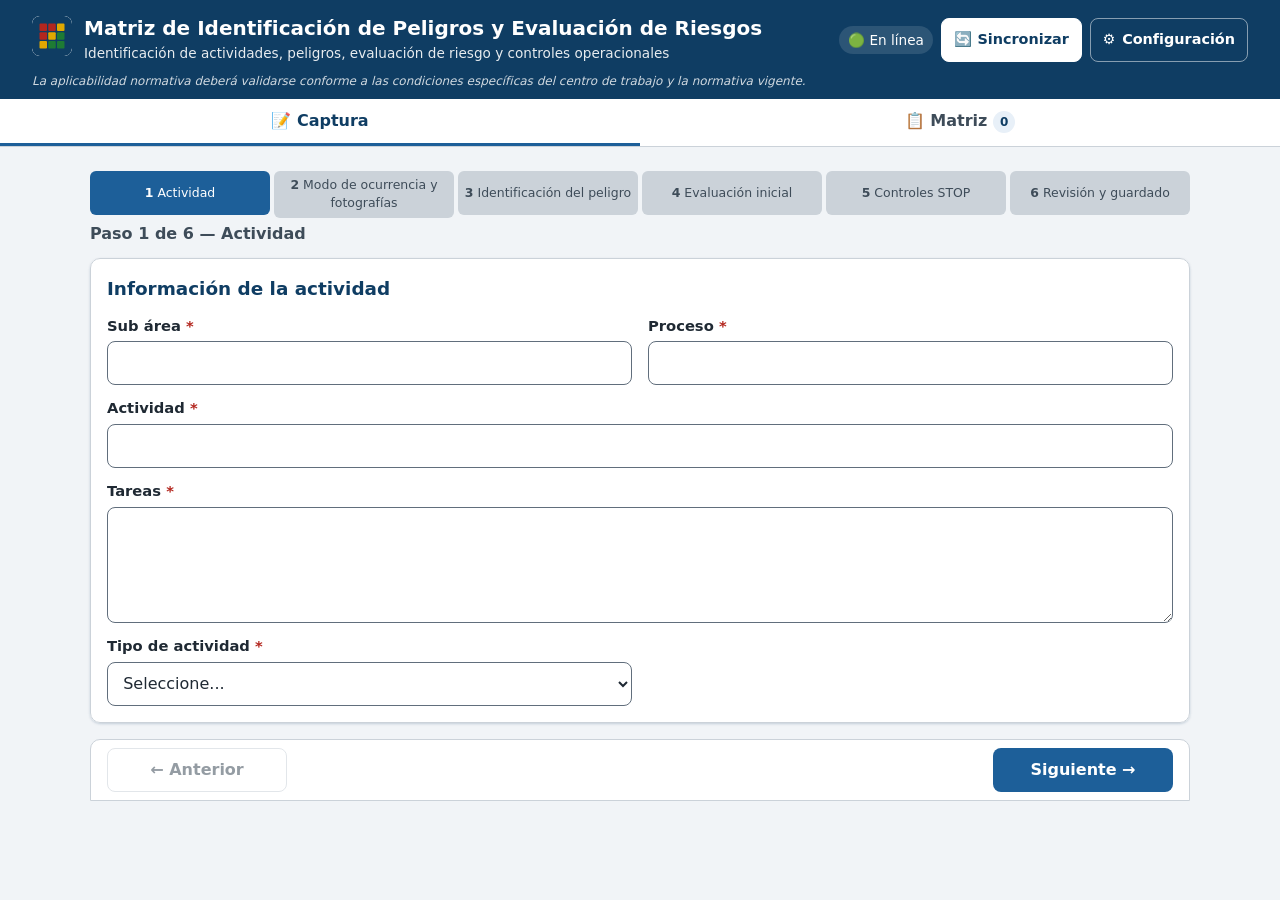
==== commit b0c7aacf: "IA modo PRO: identificación de 3–10 peligros, energías, LOTOTO y certeza - Reglas compartidas: no in" ====
--- a/index.html
+++ b/index.html
@@ -137,6 +137,10 @@
                 <div id="lista-peligros" class="chips" role="list" aria-label="Peligros de la actividad"></div>
                 <button type="button" id="btn-agregar-peligro" class="btn btn--secundario btn--compacto">＋ Agregar otro peligro</button>
             </div>
+            <div class="acciones-linea">
+                <button type="button" id="btn-identificar-peligros" class="btn btn--ia">✨ Identificar peligros con IA</button>
+            </div>
+            <div id="panel-peligros-ia" class="panel-analisis" hidden></div>
 
             <div class="rejilla-campos">
                 <div class="campo">
--- a/styles.css
+++ b/styles.css
@@ -417,3 +417,19 @@
     .nivel-BAJO, .nivel-MEDIO, .nivel-ALTO { -webkit-print-color-adjust: exact; print-color-adjust: exact; }
     .impresion__aviso { font-size: 7pt; font-style: italic; color: #555; }
 }
+
+/* ---------- Peligros propuestos por IA ---------- */
+.sugerencia--peligro label { display: grid; gap: .25rem; }
+.sugerencia__titulo { overflow-wrap: anywhere; }
+.sugerencia__detalle { display: grid; grid-template-columns: max-content 1fr; gap: .1rem .6rem; margin: .2rem 0 0; font-size: .85rem; }
+.sugerencia__detalle dt { font-weight: 600; color: var(--gris-700); }
+.sugerencia__detalle dd { margin: 0; overflow-wrap: anywhere; }
+.sugerencia input:disabled + label { opacity: .7; }
+.prioridad--Crítica { background: var(--alto); color: var(--blanco); }
+.prioridad--Alta { background: var(--alto-fondo); color: var(--alto); }
+.prioridad--Media { background: var(--medio-fondo); color: var(--medio); }
+.prioridad--Baja { background: var(--bajo-fondo); color: var(--bajo); }
+.certeza--Confirmado { background: var(--bajo-fondo); color: var(--bajo); }
+.certeza--Inferible { background: var(--azul-claro); color: var(--azul-oscuro); }
+.certeza--Condicionado { background: var(--medio-fondo); color: var(--medio); }
+@media (max-width: 420px) { .sugerencia__detalle { grid-template-columns: 1fr; } }
